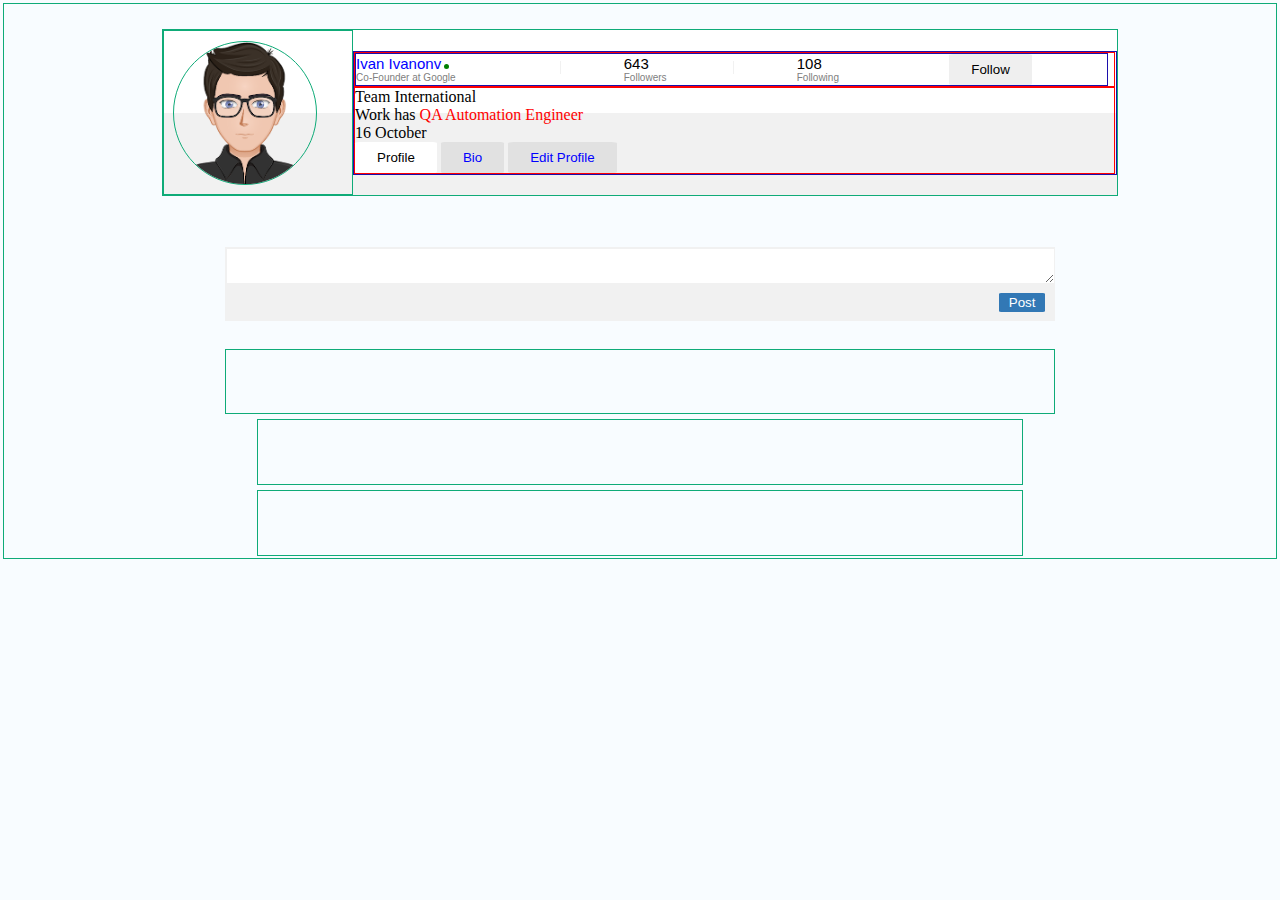
==== intdex.html @ 6a1ac398 "add coment input box" ====
<!DOCTYPE html>
<html lang="en">
    <head>
        <meta charset="UTF-8">
        <title>flexbox</title>
        <link rel="stylesheet" href="style.css">
    </head>
    <body>
        <div class="root">
            <div class="container1">
                <div class="item profilepic">
                    <img class="avatar"  src="images/avatar7.png" alt="">
                </div>
                <div class="item profileinfo">
                    <div class="item profileinfotop">
                        <!--<img class="avatar"  src="images/avatar7.png" alt="">-->
                        <div class="footer-texts">
                            
                            <span class="sp1">
                                <span >
                                    <span class="profileName">Ivan Ivanonv</span>
                                    <span class="dot"></span>
                                    <br />
                                    <span class="bottomLine">Co-Founder at Google</span>
                                </span>
                            </span>
                            <span class="sp2">
                                <span>
                                    <span class="topLine">643</span>
                                    <br>
                                    <span class="bottomLine">Followers</span>
                                </span>
                            </span>
                            <span class="sp3">
                                <span>
                                    <span class="topLine">108</span>
                                    <br>
                                    <span class="bottomLine">Following</span>
                                </span>
                            </span>
                            <div class="sp33">
                                <button class="button">Follow</button>
                            </div>

                          </div>
                    </div>
    
                    <div class="item profileinfobottom">
                        <!--<img class="avatar"  src="images/avatar7.png" alt="">-->
                        <span>
                            <span>Team International </span> 
                            <br> 
                            <span> 
                                Work has <span class="role" style="color: red;" > QA Automation Engineer</span>
                            </span>
                            <br>
                            <span>16 October</span>
                            <br>
                            <button class="button profileb">Profile</button>
                            <button class="button biob">Bio</button>
                            <button class="button editProfileb">Edit Profile</button>
                        </span> 
                    </div>
                    <!--<img class="avatar"  src="images/avatar7.png" alt="">-->
                </div>
            </div>
            <div class="container2">
                <div id="message-input-bar">
                      <textarea class="txarea"></textarea>
                  </div>
                  <div class="submittxt">
                    <button class="buttonpost">Post</button>
                  </div>
            </div>
            <div class="container3"></div>
            <div class="container4"></div>
            <div class="container4"></div>
        </div>
    </body>
</html>
---- style.css ----
html, body {
  background-color: rgb(248,252,255);
  margin: 0;
}
.root {
  margin: 0.2%;
  border: solid 1px #0fab78;
  display: flex;
  flex-direction: column;
  flex-wrap: nowrap;
  justify-content: space-around;
  align-items: center;
}

.container1 {
  margin: 2%;
  border: solid 1px #0fab78;
  height: 35%;
  width: 75%;
  display: flex;
  flex-direction: row;
  align-items: baseline;
  background: linear-gradient(to bottom,
      white 0%,
      white 50%,
      rgb(241, 241, 241) 50%,
      rgb(241, 241, 241) 100%);
}

/*Caixa de adicinoar comentario*/
.container2{
  margin: 2%;
  border: solid 1px  rgb(241, 241, 241);
  height: 15%;
  width: 65%;
  display: flex;
  flex-direction: column;
  justify-content: flex-end;
  align-items: baseline;
  justify-content: space-around;
  background: linear-gradient(to bottom,
      white 0%,
      white 50%,
      rgb(241, 241, 241) 50%,
      rgb(241, 241, 241) 100%);
}


/*-------------------*/

#message-input-bar {
  height: 90%;
  width: 100.2%;
  display: flex;
  
  justify-content: space-between;
}

.txarea{
  border: solid 1px  rgb(241, 241, 241);
  align-self: flex-start;
  height: 60%;
  width: 100%;
  flex: 1;
  resize: vertical;
}

.submittxt{
  align-self: flex-end;
  height: 40%;
  padding: 1%;
  flex: 1;
  resize: vertical;
}

.buttonpost{
  border: none;
  padding: 2px 10px;
  text-align: center;
  border-radius: 5%;
  text-decoration: none;
  display: inline-block;
  background-color: rgb(50,120,181); /* Green */
  border: none;
  color: white;
}

/*-------------------*/
.postButton{
  border: none;
  padding: 5px 20px;
  text-align: center;
  border-radius: 5%;
  text-decoration: none;
  display: inline-block;
  background-color: rgb(50,120,181); /* Green */
  border: none;
  color: white;
}

/*Caixa de main comentario*/
.container3{
  margin: 0.2%;
  padding-top: 5%;
  border: solid 1px #0fab78;
  height: 6%;
  width: 65%;
  display: flex;
  justify-content:stretch;
}
/*Caixa de resposta comentario*/
.container4{
  margin: 0.2%;
  padding-top: 5%;
  border: solid 1px #0fab78;
  height: 5%;
  width: 60%;
  display: flex;
}

.profilepic {
  border: solid 1px #0fab78;
  padding: 1%;
  width: 20%;
  height: 90%;
  display: flex;
  align-self: center;
  align-items: baseline;
}

.profilepic .avatar {
  width: 84%;
  height: auto;
  border: solid 1px #0fab78;
  border-radius: 50%;
}

.profileinfo {
  border: solid 1px #1c0fab;
  height: 85%;
  width: 90%;
  flex-direction: column;
  display: flex;
  align-self: center;
  align-items: baseline;

}

.profileinfotop {
  border: solid 1px red;
  align-self: bottom;
  height: 70%;
  width: 99.5%;
  display: flex;
  align-self: left;
  flex-direction: column;
  align-items: baseline;
}


.profileinfobottom {
  border: solid 1px red;
  align-self: bottom;
  height: 60%;
  width: 99.5%;
  display: flex;
}

.button {
  border: none;
  padding: 8px 22px;
  text-align: center;
  border-radius: 5%;
  text-decoration: none;
  display: inline-block;
}

.profileb {
  background-color: white; /* Green */
  border: none;
  color: black;
}

.biob, .editProfileb {
  background-color: rgb(225,225,225); /* Green */
  border: none;
  color: blue;
}

.footer-texts {
  border: solid 1px #1c0fab;
  font-size: 10px;
  display: flex;
  color: blue;
  width: 99%;/*Aumentar caixa de info top*/
  height: 80%;
  font-family: sans-serif;
  align-self: left;
}

.footer-texts>.sp1 {
  width: 27%;
  height: auto;
  position: relative;
  display: flex;
  text-align: left;
  justify-content: left;
  align-items: center;

}

.profileName {
  font-size: 15px;
  text-align: left;
  color: blue;
}

.bottomLine {
  font-size: 10px;
  color: gray;
}

.topLine {
  font-size: 15px;
  color: black;
}

.dot {
  height: 5px;
  width: 5px;
  background-color: green;
  border-radius: 50%;
  display: inline-block;
}

.footer-texts>.sp2 {
  width: 23%;
  position: relative;
  display: flex;
  text-align: left;
  justify-content: center;
  align-items: center;
}

.footer-texts>.sp3 {
  width: 23%;
  position: relative;
  display: flex;
  text-align: left;
  justify-content: center;
  align-items: center;
}

.sp33 {
  width: 23%;
  position: relative;
  display: flex;
  text-align: left;
  justify-content: center;
  align-items: center;
}

.footer-texts>span:not(.sp3)::after {
  content: '';
  position: absolute;
  right: -2px;
  top: 25%;
  width: 1px;
  height: 40%;
  /*Change vertical lines size*/
  background-color: rgb(241, 241, 241);
}
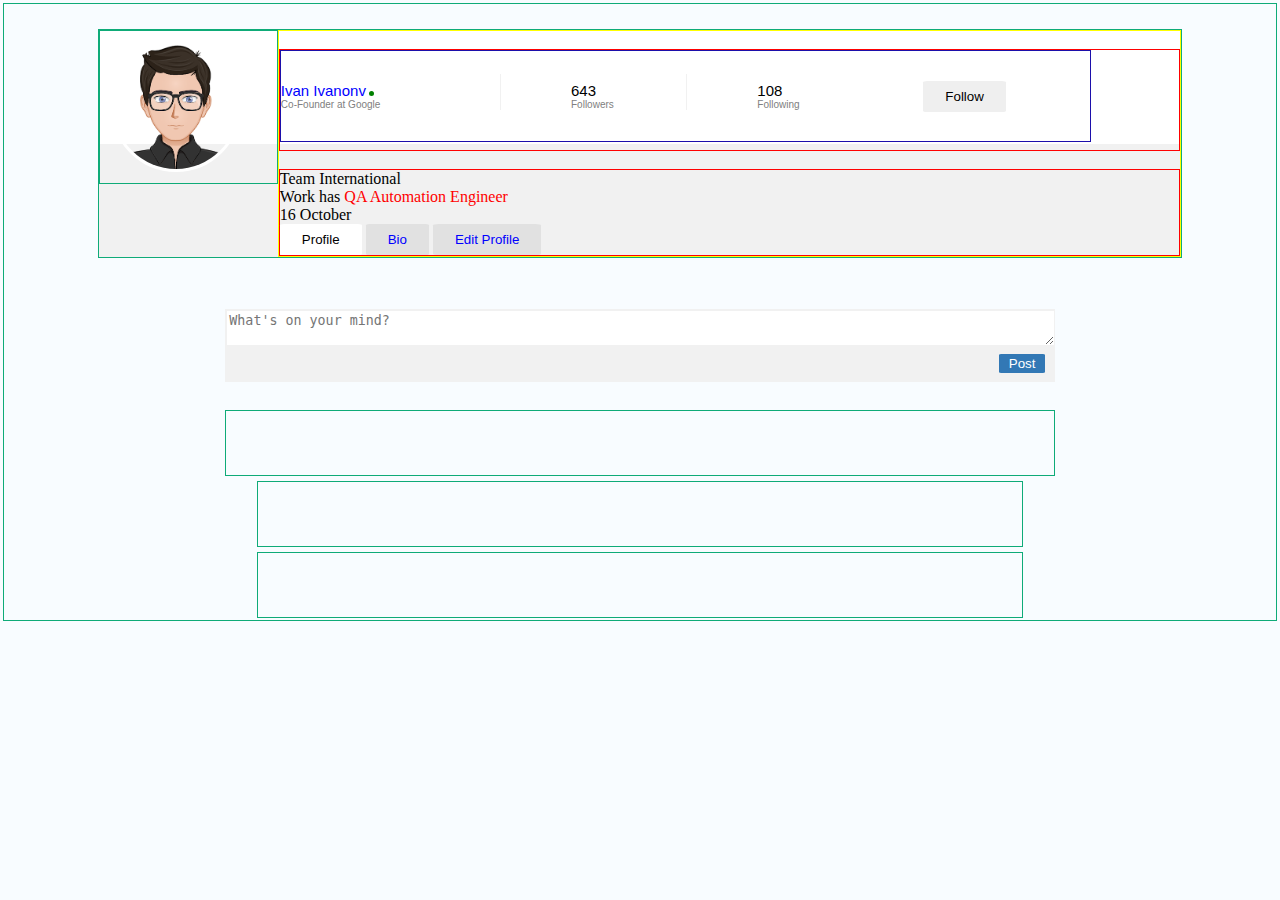
==== commit f92454c7: "add coment input box" ====
--- a/intdex.html
+++ b/intdex.html
@@ -66,7 +66,7 @@
             </div>
             <div class="container2">
                 <div id="message-input-bar">
-                      <textarea class="txarea"></textarea>
+                      <textarea class="txarea" placeholder="What's on your mind?"></textarea>
                   </div>
                   <div class="submittxt">
                     <button class="buttonpost">Post</button>
--- a/style.css
+++ b/style.css
@@ -13,11 +13,12 @@
   align-items: center;
 }
 
+/*profile*/
 .container1 {
   margin: 2%;
   border: solid 1px #0fab78;
-  height: 35%;
-  width: 75%;
+  height: 45%;
+  width: 85%;
   display: flex;
   flex-direction: row;
   align-items: baseline;
@@ -32,7 +33,7 @@
 .container2{
   margin: 2%;
   border: solid 1px  rgb(241, 241, 241);
-  height: 15%;
+  height: 20%;
   width: 65%;
   display: flex;
   flex-direction: column;
@@ -50,7 +51,6 @@
 /*-------------------*/
 
 #message-input-bar {
-  height: 90%;
   width: 100.2%;
   display: flex;
   
@@ -58,17 +58,18 @@
 }
 
 .txarea{
-  border: solid 1px  rgb(241, 241, 241);
+  border: solid 0.1px  rgb(241, 241, 241);
   align-self: flex-start;
-  height: 60%;
+  height: 80%;
   width: 100%;
-  flex: 1;
+  display: flex;
+  flex-grow: 1;
   resize: vertical;
 }
 
 .submittxt{
   align-self: flex-end;
-  height: 40%;
+  height: 60%;
   padding: 1%;
   flex: 1;
   resize: vertical;
@@ -122,48 +123,43 @@
 .profilepic {
   border: solid 1px #0fab78;
   padding: 1%;
-  width: 20%;
-  height: 90%;
-  display: flex;
-  align-self: center;
+  width: 15.5%;
+  height: 70%;
+  display: flex;
+  align-self: flex-start;
   align-items: baseline;
 }
 
 .profilepic .avatar {
-  width: 84%;
+  width: 80%;
   height: auto;
-  border: solid 1px #0fab78;
+  border: solid 3px white;
   border-radius: 50%;
 }
 
 .profileinfo {
-  border: solid 1px #1c0fab;
-  height: 85%;
+  border: solid 1px yellow;
+  display: flex;
   width: 90%;
+  height:90%;
+  align-self: flex-start;
   flex-direction: column;
-  display: flex;
-  align-self: center;
-  align-items: baseline;
-
 }
 
 .profileinfotop {
+  height: 100px;
+  margin-top: 2%;
+  border: solid 1px red;
+  align-self: top;
+  display: flex;
+  align-self: stretch;
+}
+
+
+.profileinfobottom {
+  margin-top: 2%;
   border: solid 1px red;
   align-self: bottom;
-  height: 70%;
-  width: 99.5%;
-  display: flex;
-  align-self: left;
-  flex-direction: column;
-  align-items: baseline;
-}
-
-
-.profileinfobottom {
-  border: solid 1px red;
-  align-self: bottom;
-  height: 60%;
-  width: 99.5%;
   display: flex;
 }
 
@@ -193,8 +189,8 @@
   font-size: 10px;
   display: flex;
   color: blue;
-  width: 99%;/*Aumentar caixa de info top*/
-  height: 80%;
+  height: 90%;
+  width: 90%;
   font-family: sans-serif;
   align-self: left;
 }
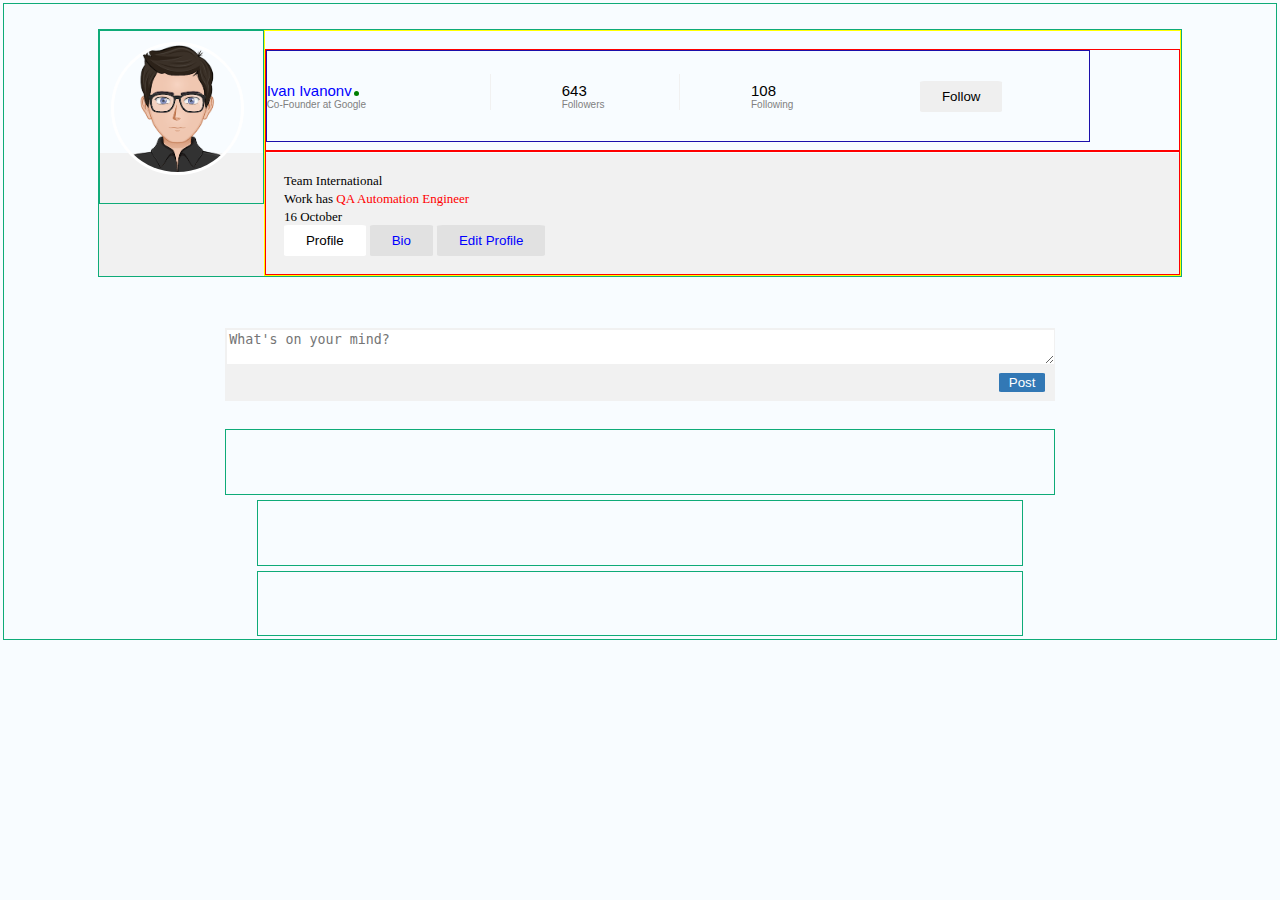
==== commit 2e9060f8: "add coment input box" ====
--- a/intdex.html
+++ b/intdex.html
@@ -48,13 +48,13 @@
                     <div class="item profileinfobottom">
                         <!--<img class="avatar"  src="images/avatar7.png" alt="">-->
                         <span>
-                            <span>Team International </span> 
+                            <span style="padding-bottom: 1%;font-size: small;">Team International </span> 
                             <br> 
-                            <span> 
+                            <span style="padding-bottom: 1%;font-size: small;"> 
                                 Work has <span class="role" style="color: red;" > QA Automation Engineer</span>
                             </span>
                             <br>
-                            <span>16 October</span>
+                            <span style="padding-bottom: 1%; font-size: small;">16 October</span>
                             <br>
                             <button class="button profileb">Profile</button>
                             <button class="button biob">Bio</button>
--- a/style.css
+++ b/style.css
@@ -23,8 +23,8 @@
   flex-direction: row;
   align-items: baseline;
   background: linear-gradient(to bottom,
-      white 0%,
-      white 50%,
+  rgb(248,252,255) 0%,
+  rgb(248,252,255) 50%,
       rgb(241, 241, 241) 50%,
       rgb(241, 241, 241) 100%);
 }
@@ -123,18 +123,20 @@
 .profilepic {
   border: solid 1px #0fab78;
   padding: 1%;
-  width: 15.5%;
-  height: 70%;
+  width: 150px;
+  height: 150px;
   display: flex;
   align-self: flex-start;
   align-items: baseline;
 }
 
 .profilepic .avatar {
-  width: 80%;
+  width: 90%;
   height: auto;
   border: solid 3px white;
   border-radius: 50%;
+  display: flex;
+  align-self: flex-start;
 }
 
 .profileinfo {
@@ -157,7 +159,7 @@
 
 
 .profileinfobottom {
-  margin-top: 2%;
+  padding: 2%;
   border: solid 1px red;
   align-self: bottom;
   display: flex;
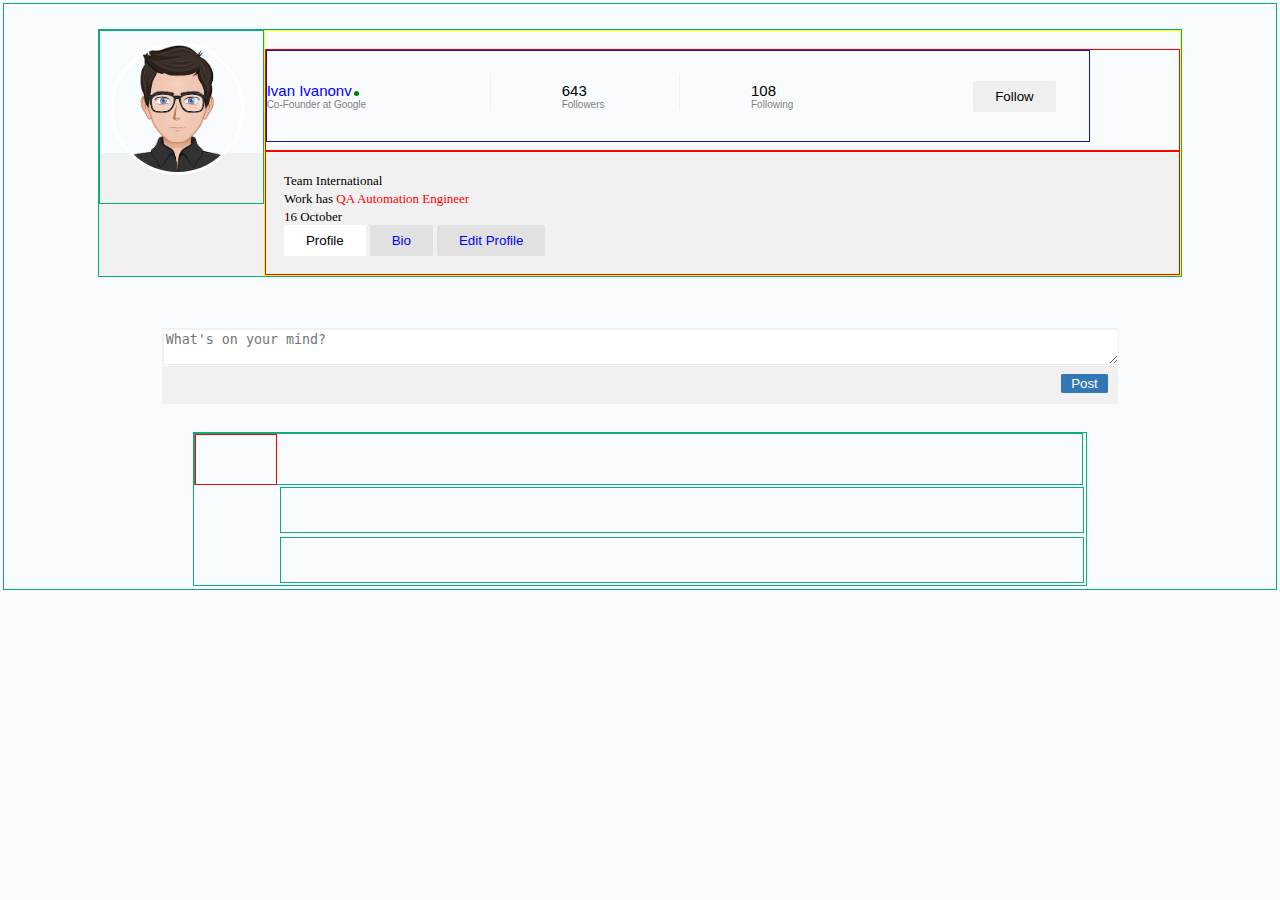
==== commit 3a0d6687: "add coment input box" ====
--- a/intdex.html
+++ b/intdex.html
@@ -72,9 +72,13 @@
                     <button class="buttonpost">Post</button>
                   </div>
             </div>
-            <div class="container3"></div>
-            <div class="container4"></div>
-            <div class="container4"></div>
+            <div class="container3">
+                <div class="container4">
+                    <div class="container6"></div> 
+                </div>
+                <div class="container5"></div>
+                <div class="container5"></div>
+            </div>
         </div>
     </body>
 </html>--- a/style.css
+++ b/style.css
@@ -33,8 +33,8 @@
 .container2{
   margin: 2%;
   border: solid 1px  rgb(241, 241, 241);
-  height: 20%;
-  width: 65%;
+  height: 30%;
+  width: 75%;
   display: flex;
   flex-direction: column;
   justify-content: flex-end;
@@ -103,21 +103,58 @@
 /*Caixa de main comentario*/
 .container3{
   margin: 0.2%;
-  padding-top: 5%;
-  border: solid 1px #0fab78;
-  height: 6%;
-  width: 65%;
-  display: flex;
-  justify-content:stretch;
-}
+  border: solid 1px #0fab78;
+  width: 70%;
+  display: flex;
+  flex-direction: column;
+  align-items: baseline;
+}
+/*
+.commentpic{
+  border: solid 1px yellow;
+  width: 60px;
+  height: 70px;
+  display: flex;
+  align-self: flex-start;
+  align-items: baseline;
+}
+
+.commentContent{
+  border-bottom: solid 1px #0fab78;
+  width: 99%;
+  height: 70px;
+  display: flex;
+  align-self: flex-start;
+  align-items: baseline;
+}*/
+
 /*Caixa de resposta comentario*/
 .container4{
+  border: solid 1px #0fab78;
+  height: 50px;
+  width: 99.5%;
+  display: flex;
+  align-self: flex-start;
+}
+
+.container5{
   margin: 0.2%;
   padding-top: 5%;
   border: solid 1px #0fab78;
   height: 5%;
-  width: 60%;
-  display: flex;
+  width: 90%;
+  display: flex;
+  align-self: flex-end;
+}
+
+/*profile pic*/
+.container6{
+  border: solid 1px red;
+  width: 9%;
+  height: 99.2%;
+  display: flex;
+  align-self: flex-start;
+  align-items: baseline;
 }
 
 .profilepic {
@@ -255,7 +292,7 @@
   position: relative;
   display: flex;
   text-align: left;
-  justify-content: center;
+  justify-content: end;
   align-items: center;
 }
 
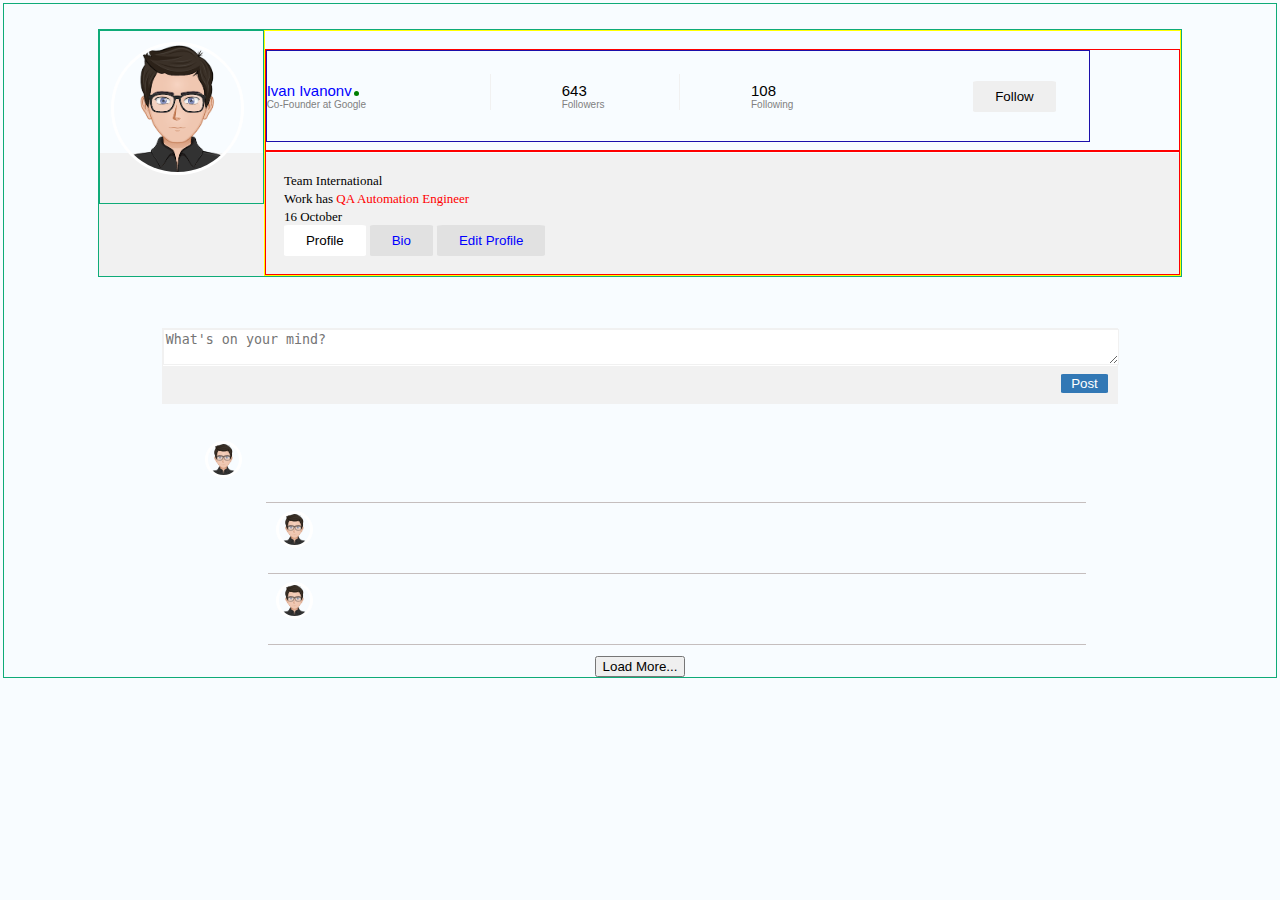
==== commit d281d485: "add coment input box" ====
--- a/intdex.html
+++ b/intdex.html
@@ -74,10 +74,24 @@
             </div>
             <div class="container3">
                 <div class="container4">
-                    <div class="container6"></div> 
+                    <div class="container6">
+                        <img class="avatar2"  src="images/avatar7.png" alt="">
+                    </div> 
+                    <div class="container5sub"></div>
                 </div>
-                <div class="container5"></div>
-                <div class="container5"></div>
+                <div class="container5">
+                    <div class="container6">
+                        <img class="avatar3"  src="images/avatar7.png" alt="">
+                    </div>
+                </div>
+                <div class="container5">
+                    <div class="container6">
+                        <img class="avatar3"  src="images/avatar7.png" alt="">
+                    </div>
+                </div>
+            </div>
+            <div>
+                <button style="margin-top: 10%;">Load More...</button>
             </div>
         </div>
     </body>
--- a/style.css
+++ b/style.css
@@ -103,7 +103,6 @@
 /*Caixa de main comentario*/
 .container3{
   margin: 0.2%;
-  border: solid 1px #0fab78;
   width: 70%;
   display: flex;
   flex-direction: column;
@@ -130,28 +129,54 @@
 
 /*Caixa de resposta comentario*/
 .container4{
-  border: solid 1px #0fab78;
-  height: 50px;
-  width: 99.5%;
-  display: flex;
-  align-self: flex-start;
+  height: 71px;
+  width: 99.85%;
+  display: flex;
+  align-self: flex-end;
 }
 
 .container5{
-  margin: 0.2%;
-  padding-top: 5%;
-  border: solid 1px #0fab78;
-  height: 5%;
-  width: 90%;
+  border-bottom: solid 1px rgb(197, 190, 190);
+  height: 70px;
+  width: 91.8%;
   display: flex;
   align-self: flex-end;
+}
+
+.container5sub{
+  border-bottom: solid 1px rgb(197, 190, 190);
+  height: 99%;
+  width: 99.9%;
+  display: flex;
+  align-self: flex-end;
+}
+
+/*pic main coment*/
+
+.avatar2{
+  width: 60%;
+  height: auto;
+  border: solid 3px white;
+  border-radius: 50%;
+  display: flex;
+  align-self: flex-start;
+}
+
+.avatar3{
+  width: 60%;
+  height: auto;
+  border: solid 3px white;
+  border-radius: 50%;
+  display: flex;
+  align-self: flex-start;
 }
 
 /*profile pic*/
 .container6{
-  border: solid 1px red;
-  width: 9%;
-  height: 99.2%;
+  
+  padding: 1%;
+  width: 6.4%;
+  height: 70%;
   display: flex;
   align-self: flex-start;
   align-items: baseline;
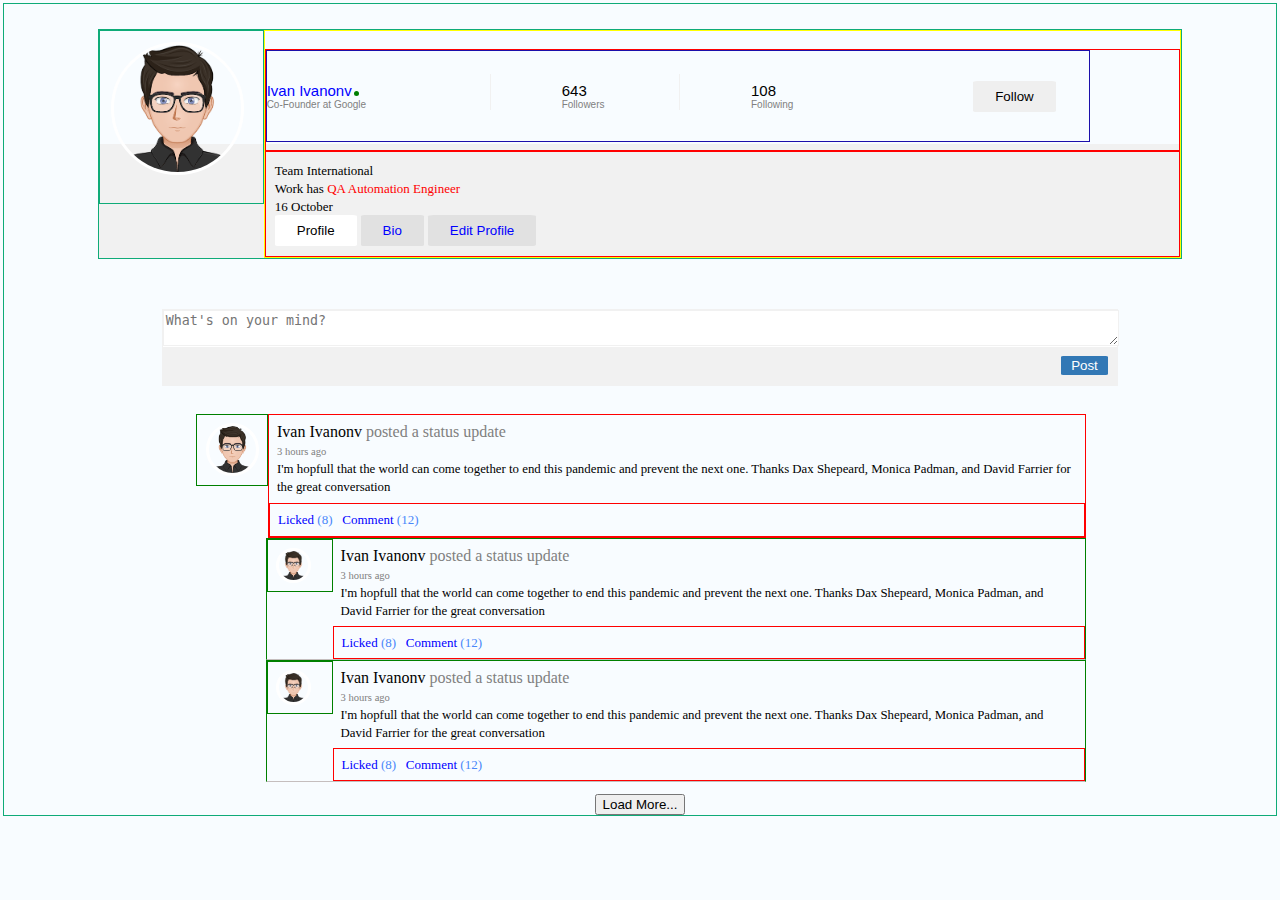
==== commit 0a8f8259: "add coment input box" ====
--- a/intdex.html
+++ b/intdex.html
@@ -77,16 +77,52 @@
                     <div class="container6">
                         <img class="avatar2"  src="images/avatar7.png" alt="">
                     </div> 
-                    <div class="container5sub"></div>
+                    <div class="container5sub1 mainComment">
+                        <div style="padding: 1%;">
+                            <span>Ivan Ivanonv <span style="color: gray;"> posted a status update</span>
+                                <br>
+                                    <span style="font-size: 2.8mm; color: gray;"> 3 hours ago</span>
+                                <br>
+                                    <span style="font-size: 3.4mm;">I'm hopfull that the world can come together to end this pandemic and prevent the next one. Thanks Dax Shepeard, Monica Padman, and David Farrier for the great conversation </span>
+                            </span>
+                            <br>
+                        </div>
+                        <div class="commentAction">Licked <span style="color: rgb(73, 135, 250);"> (8)</span>&nbsp;&nbsp; Comment<span style="color: rgb(73, 135, 250);"> (12)</span></div>
+                    </div>
                 </div>
                 <div class="container5">
                     <div class="container6">
                         <img class="avatar3"  src="images/avatar7.png" alt="">
                     </div>
+                    <div class="container5sub">
+                        <div style="padding: 1%;">
+                            <span>Ivan Ivanonv <span style="color: gray;"> posted a status update</span>
+                                <br>
+                                    <span style="font-size: 2.8mm; color: gray;"> 3 hours ago</span>
+                                <br>
+                                    <span style="font-size: 3.4mm;">I'm hopfull that the world can come together to end this pandemic and prevent the next one. Thanks Dax Shepeard, Monica Padman, and David Farrier for the great conversation </span>
+                            </span>
+                            <br>
+                        </div>
+                        <div class="commentAction">Licked <span style="color: rgb(73, 135, 250);"> (8)</span>&nbsp;&nbsp; Comment<span style="color: rgb(73, 135, 250);"> (12)</span></div>
+                    </div>
+                    
                 </div>
                 <div class="container5">
                     <div class="container6">
                         <img class="avatar3"  src="images/avatar7.png" alt="">
+                    </div>
+                    <div class="container5sub">
+                        <div style="padding: 1%;">
+                            <span>Ivan Ivanonv <span style="color: gray;"> posted a status update</span>
+                                <br>
+                                    <span style="font-size: 2.8mm; color: gray;"> 3 hours ago</span>
+                                <br>
+                                    <span style="font-size: 3.4mm;">I'm hopfull that the world can come together to end this pandemic and prevent the next one. Thanks Dax Shepeard, Monica Padman, and David Farrier for the great conversation </span>
+                            </span>
+                            <br>
+                        </div>
+                        <div class="commentAction">Licked <span style="color: rgb(73, 135, 250);"> (8)</span>&nbsp;&nbsp; Comment<span style="color: rgb(73, 135, 250);"> (12)</span></div>
                     </div>
                 </div>
             </div>
--- a/style.css
+++ b/style.css
@@ -129,32 +129,47 @@
 
 /*Caixa de resposta comentario*/
 .container4{
-  height: 71px;
   width: 99.85%;
   display: flex;
   align-self: flex-end;
 }
 
 .container5{
+  border: solid 1px green;
   border-bottom: solid 1px rgb(197, 190, 190);
-  height: 70px;
   width: 91.8%;
   display: flex;
   align-self: flex-end;
 }
 
-.container5sub{
+.mainComment{
   border-bottom: solid 1px rgb(197, 190, 190);
+  border: solid 1px red;
   height: 99%;
   width: 99.9%;
   display: flex;
-  align-self: flex-end;
-}
-
+  flex-direction: column;
+  align-self: flex-end;
+}
+
+.container5sub{
+  height: 99%;
+  width: 99.9%;
+  display: flex;
+  flex-direction: column;
+  align-self: flex-end;
+}
+
+.commentAction{
+  color: blue;
+  font-size: 13px;
+  padding: 1%;
+  border: solid 1px red;
+}
 /*pic main coment*/
 
 .avatar2{
-  width: 60%;
+  width: 90%;
   height: auto;
   border: solid 3px white;
   border-radius: 50%;
@@ -173,7 +188,7 @@
 
 /*profile pic*/
 .container6{
-  
+  border: solid 1px green;
   padding: 1%;
   width: 6.4%;
   height: 70%;
@@ -221,7 +236,7 @@
 
 
 .profileinfobottom {
-  padding: 2%;
+  padding: 1%;
   border: solid 1px red;
   align-self: bottom;
   display: flex;
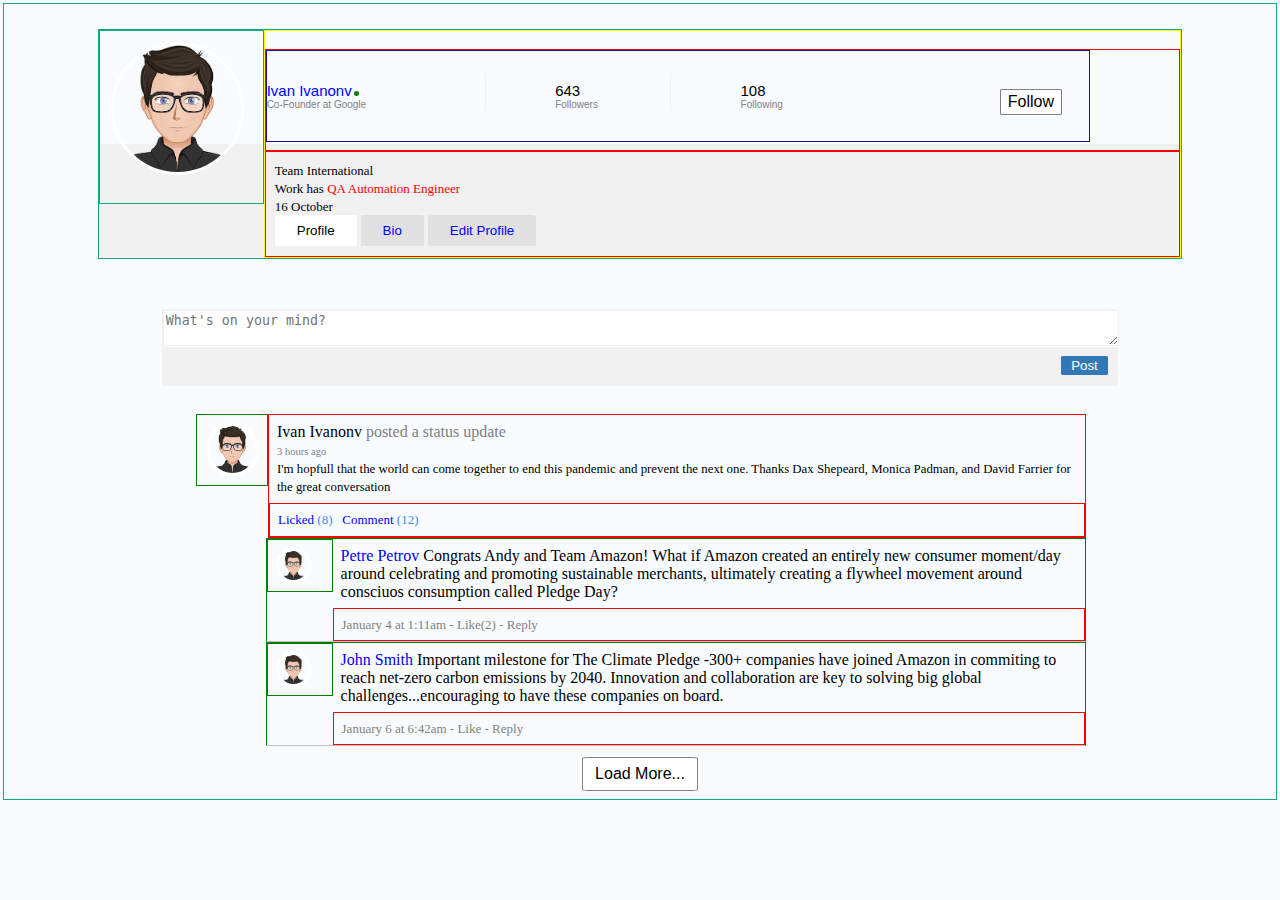
==== commit 32079a2c: "add coment input box" ====
--- a/intdex.html
+++ b/intdex.html
@@ -39,7 +39,7 @@
                                 </span>
                             </span>
                             <div class="sp33">
-                                <button class="button">Follow</button>
+                                <button class="buttonFollow">Follow</button>
                             </div>
 
                           </div>
@@ -96,15 +96,15 @@
                     </div>
                     <div class="container5sub">
                         <div style="padding: 1%;">
-                            <span>Ivan Ivanonv <span style="color: gray;"> posted a status update</span>
-                                <br>
-                                    <span style="font-size: 2.8mm; color: gray;"> 3 hours ago</span>
-                                <br>
-                                    <span style="font-size: 3.4mm;">I'm hopfull that the world can come together to end this pandemic and prevent the next one. Thanks Dax Shepeard, Monica Padman, and David Farrier for the great conversation </span>
+                            <span>
+                                <span style="color: blue;">
+                                    Petre Petrov
+                                </span> 
+                                Congrats Andy and Team Amazon! What if Amazon created an entirely new consumer moment/day around celebrating and promoting sustainable merchants, ultimately creating a flywheel movement around consciuos consumption called Pledge Day?
                             </span>
                             <br>
                         </div>
-                        <div class="commentAction">Licked <span style="color: rgb(73, 135, 250);"> (8)</span>&nbsp;&nbsp; Comment<span style="color: rgb(73, 135, 250);"> (12)</span></div>
+                        <div class="commentActionRep">January 4 at 1:11am - Like(2) - Reply</div>
                     </div>
                     
                 </div>
@@ -114,20 +114,19 @@
                     </div>
                     <div class="container5sub">
                         <div style="padding: 1%;">
-                            <span>Ivan Ivanonv <span style="color: gray;"> posted a status update</span>
-                                <br>
-                                    <span style="font-size: 2.8mm; color: gray;"> 3 hours ago</span>
-                                <br>
-                                    <span style="font-size: 3.4mm;">I'm hopfull that the world can come together to end this pandemic and prevent the next one. Thanks Dax Shepeard, Monica Padman, and David Farrier for the great conversation </span>
+                            <span>
+                                <span style="color: blue;">
+                                    John Smith
+                                </span> 
+                                Important milestone for The Climate Pledge -300+ companies have joined Amazon in commiting to reach net-zero carbon emissions by 2040. Innovation and collaboration are key to solving big global challenges...encouraging to have these companies on board.
                             </span>
-                            <br>
                         </div>
-                        <div class="commentAction">Licked <span style="color: rgb(73, 135, 250);"> (8)</span>&nbsp;&nbsp; Comment<span style="color: rgb(73, 135, 250);"> (12)</span></div>
+                        <div class="commentActionRep">January 6 at 6:42am - Like - Reply</div>
                     </div>
                 </div>
             </div>
             <div>
-                <button style="margin-top: 10%;">Load More...</button>
+                <button class="profilebLoadMore">Load More...</button>
             </div>
         </div>
     </body>
--- a/style.css
+++ b/style.css
@@ -108,24 +108,6 @@
   flex-direction: column;
   align-items: baseline;
 }
-/*
-.commentpic{
-  border: solid 1px yellow;
-  width: 60px;
-  height: 70px;
-  display: flex;
-  align-self: flex-start;
-  align-items: baseline;
-}
-
-.commentContent{
-  border-bottom: solid 1px #0fab78;
-  width: 99%;
-  height: 70px;
-  display: flex;
-  align-self: flex-start;
-  align-items: baseline;
-}*/
 
 /*Caixa de resposta comentario*/
 .container4{
@@ -162,6 +144,13 @@
 
 .commentAction{
   color: blue;
+  font-size: 13px;
+  padding: 1%;
+  border: solid 1px red;
+}
+
+.commentActionRep{
+  color: gray;
   font-size: 13px;
   padding: 1%;
   border: solid 1px red;
@@ -251,10 +240,36 @@
   display: inline-block;
 }
 
+.buttonFollow{
+  border-radius: 5%;
+  background-color: white; /* Green */
+  border: 1px solid gray;
+  color: black;
+  padding: 3px 7px;
+  text-align: center;
+  font-size: 16px;
+  margin: 4px 2px;
+  margin-top: 7%;
+  margin-bottom: 7%;
+}
+
 .profileb {
   background-color: white; /* Green */
   border: none;
   color: black;
+}
+
+.profilebLoadMore {
+  border-radius: 5%;
+  background-color: white; /* Green */
+  border: 1px solid gray;
+  color: black;
+  padding: 7px 12px;
+  text-align: center;
+  font-size: 16px;
+  margin: 4px 2px;
+  margin-top: 7%;
+  margin-bottom: 7%;
 }
 
 .biob, .editProfileb {
@@ -333,7 +348,8 @@
   display: flex;
   text-align: left;
   justify-content: end;
-  align-items: center;
+  padding: 3%;
+  align-items: flex-start;
 }
 
 .footer-texts>span:not(.sp3)::after {
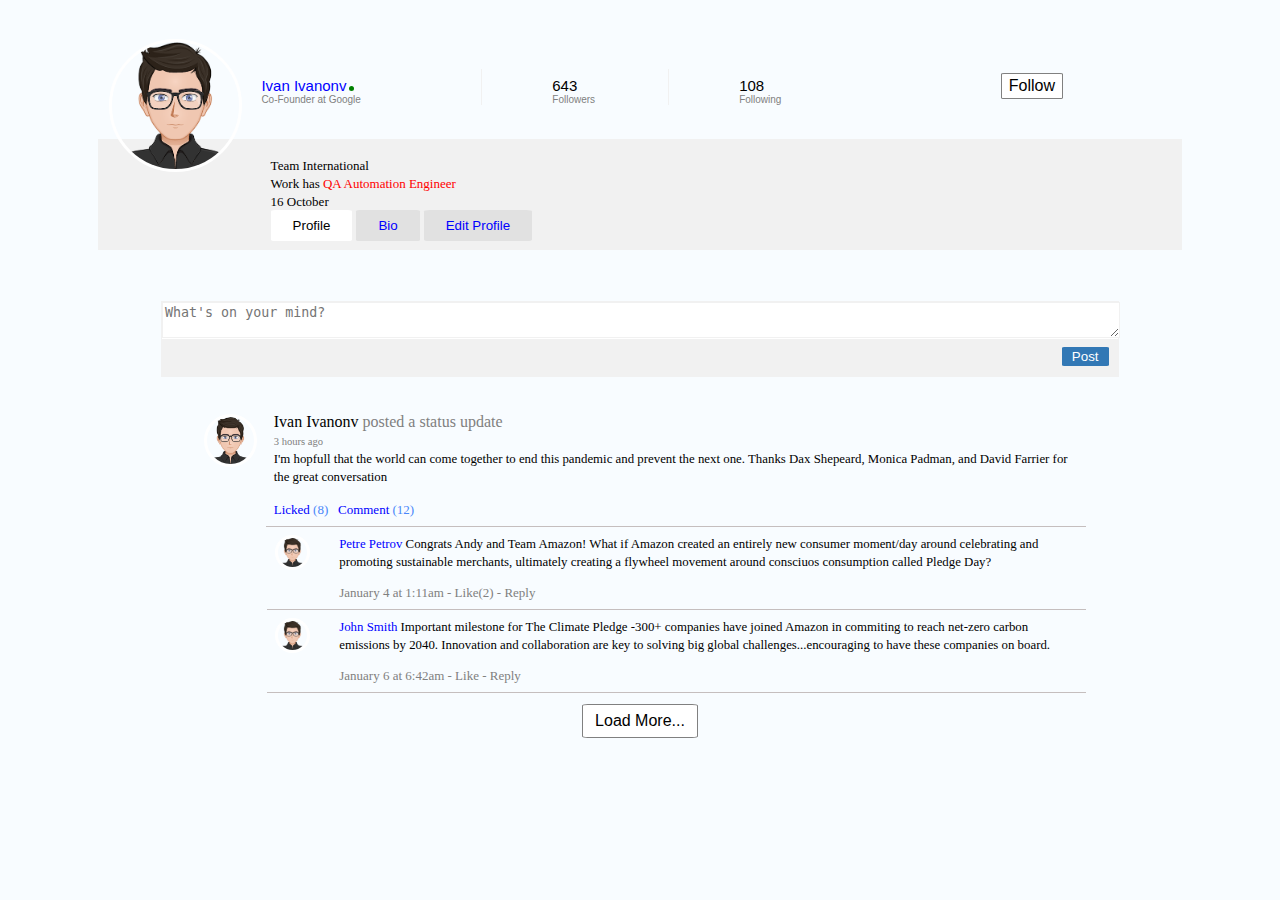
==== commit 23da0d90: "final touchs" ====
--- a/intdex.html
+++ b/intdex.html
@@ -96,7 +96,7 @@
                     </div>
                     <div class="container5sub">
                         <div style="padding: 1%;">
-                            <span>
+                            <span style="font-size: 3.4mm;">
                                 <span style="color: blue;">
                                     Petre Petrov
                                 </span> 
@@ -114,7 +114,7 @@
                     </div>
                     <div class="container5sub">
                         <div style="padding: 1%;">
-                            <span>
+                            <span style="font-size: 3.4mm;">
                                 <span style="color: blue;">
                                     John Smith
                                 </span> 
--- a/style.css
+++ b/style.css
@@ -5,7 +5,6 @@
 }
 .root {
   margin: 0.2%;
-  border: solid 1px #0fab78;
   display: flex;
   flex-direction: column;
   flex-wrap: nowrap;
@@ -16,7 +15,6 @@
 /*profile*/
 .container1 {
   margin: 2%;
-  border: solid 1px #0fab78;
   height: 45%;
   width: 85%;
   display: flex;
@@ -117,7 +115,6 @@
 }
 
 .container5{
-  border: solid 1px green;
   border-bottom: solid 1px rgb(197, 190, 190);
   width: 91.8%;
   display: flex;
@@ -126,7 +123,6 @@
 
 .mainComment{
   border-bottom: solid 1px rgb(197, 190, 190);
-  border: solid 1px red;
   height: 99%;
   width: 99.9%;
   display: flex;
@@ -146,14 +142,12 @@
   color: blue;
   font-size: 13px;
   padding: 1%;
-  border: solid 1px red;
 }
 
 .commentActionRep{
   color: gray;
   font-size: 13px;
   padding: 1%;
-  border: solid 1px red;
 }
 /*pic main coment*/
 
@@ -177,7 +171,6 @@
 
 /*profile pic*/
 .container6{
-  border: solid 1px green;
   padding: 1%;
   width: 6.4%;
   height: 70%;
@@ -187,7 +180,6 @@
 }
 
 .profilepic {
-  border: solid 1px #0fab78;
   padding: 1%;
   width: 150px;
   height: 150px;
@@ -206,7 +198,6 @@
 }
 
 .profileinfo {
-  border: solid 1px yellow;
   display: flex;
   width: 90%;
   height:90%;
@@ -217,7 +208,6 @@
 .profileinfotop {
   height: 100px;
   margin-top: 2%;
-  border: solid 1px red;
   align-self: top;
   display: flex;
   align-self: stretch;
@@ -226,7 +216,6 @@
 
 .profileinfobottom {
   padding: 1%;
-  border: solid 1px red;
   align-self: bottom;
   display: flex;
 }
@@ -276,10 +265,10 @@
   background-color: rgb(225,225,225); /* Green */
   border: none;
   color: blue;
+  
 }
 
 .footer-texts {
-  border: solid 1px #1c0fab;
   font-size: 10px;
   display: flex;
   color: blue;
@@ -349,7 +338,7 @@
   text-align: left;
   justify-content: end;
   padding: 3%;
-  align-items: flex-start;
+  align-items: flex-end;
 }
 
 .footer-texts>span:not(.sp3)::after {
